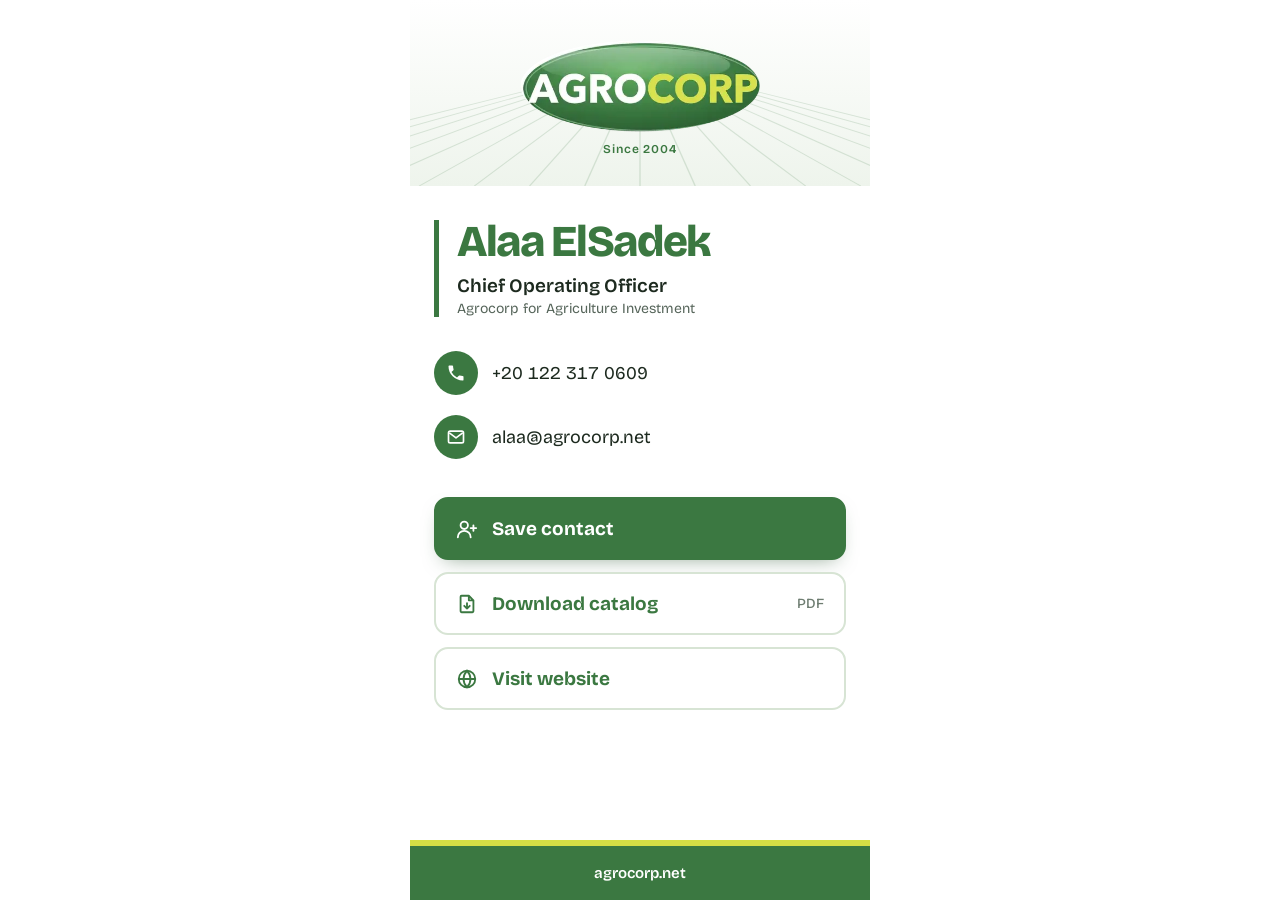
==== alaa/index.html @ 0f5de3d1 "chore: replace committed zip with extracted site files Co-Authored-By: Claude Opus 5.5 <noreply@anth" ====
<!doctype html>
<html lang="en"><head><meta charset="utf-8">
<meta name="viewport" content="width=device-width,initial-scale=1,viewport-fit=cover">
<meta name="theme-color" content="#3B7841">
<title>Alaa ElSadek | Agrocorp</title>
<meta name="description" content="Alaa ElSadek, Chief Operating Officer, Agrocorp for Agriculture Investment">
<meta property="og:title" content="Alaa ElSadek | Agrocorp"><meta property="og:description" content="Chief Operating Officer, Agrocorp for Agriculture Investment"><meta property="og:image" content="/logo.webp">
<link rel="icon" href="/logo.webp">
<link rel="preconnect" href="https://fonts.googleapis.com"><link rel="preconnect" href="https://fonts.gstatic.com" crossorigin>
<link href="https://fonts.googleapis.com/css2?family=Bricolage+Grotesque:opsz,wght@12..96,500;12..96,600;12..96,700;12..96,800&display=swap" rel="stylesheet">
<link rel="stylesheet" href="/card.css"></head>
<body><div class="wrap">
<header><svg class="field" viewBox="0 0 400 150" preserveAspectRatio="none" aria-hidden="true"><g stroke="#3B7841" stroke-width="1.2" fill="none"><path d="M146 0 L-232 150"/><path d="M152 0 L-184 150"/><path d="M158 0 L-136 150"/><path d="M164 0 L-88 150"/><path d="M170 0 L-40 150"/><path d="M176 0 L8 150"/><path d="M182 0 L56 150"/><path d="M188 0 L104 150"/><path d="M194 0 L152 150"/><path d="M200 0 L200 150"/><path d="M206 0 L248 150"/><path d="M212 0 L296 150"/><path d="M218 0 L344 150"/><path d="M224 0 L392 150"/><path d="M230 0 L440 150"/><path d="M236 0 L488 150"/><path d="M242 0 L536 150"/><path d="M248 0 L584 150"/><path d="M254 0 L632 150"/></g></svg><img class="logo" src="/logo.webp" alt="Agrocorp" width="440" height="169"><p class="tag">Since 2004</p></header>
<main>
<div class="who"><h1>Alaa ElSadek</h1><p class="role">Chief Operating Officer</p><p class="org">Agrocorp for Agriculture Investment</p></div>
<div class="rows">
<a class="row" href="tel:+201223170609"><span class="dot"><svg viewBox="0 0 24 24" width="22" height="22" aria-hidden="true"><path d="M6.6 10.8a15.1 15.1 0 0 0 6.6 6.6l2.2-2.2a1 1 0 0 1 1-.25 11.4 11.4 0 0 0 3.6.57 1 1 0 0 1 1 1V20a1 1 0 0 1-1 1A17 17 0 0 1 3 4a1 1 0 0 1 1-1h3.5a1 1 0 0 1 1 1c0 1.25.2 2.45.57 3.57a1 1 0 0 1-.25 1z" fill="currentColor"/></svg></span>+20 122 317 0609</a>
<a class="row" href="mailto:alaa@agrocorp.net"><span class="dot"><svg viewBox="0 0 24 24" width="22" height="22" aria-hidden="true"><rect x="3" y="5" width="18" height="14" rx="2" fill="none" stroke="currentColor" stroke-width="2"/><path d="m4 7 8 6 8-6" fill="none" stroke="currentColor" stroke-width="2" stroke-linejoin="round"/></svg></span>alaa@agrocorp.net</a>
</div>
<div class="acts">
<a class="btn primary" href="/alaa/contact.vcf" download="Alaa-ElSadek.vcf"><svg viewBox="0 0 24 24" width="22" height="22" aria-hidden="true"><circle cx="9" cy="8" r="4" fill="none" stroke="currentColor" stroke-width="2"/><path d="M2 21a7 7 0 0 1 14 0M19 8v6M16 11h6" fill="none" stroke="currentColor" stroke-width="2" stroke-linecap="round"/></svg>Save contact</a>
<a class="btn" href="/catalog.pdf" target="_blank" rel="noopener"><svg viewBox="0 0 24 24" width="22" height="22" aria-hidden="true"><path d="M14 3H6a1 1 0 0 0-1 1v16a1 1 0 0 0 1 1h12a1 1 0 0 0 1-1V8z M14 3v5h5" fill="none" stroke="currentColor" stroke-width="2" stroke-linejoin="round"/><path d="M12 11v6m-3-3 3 3 3-3" fill="none" stroke="currentColor" stroke-width="2" stroke-linecap="round" stroke-linejoin="round"/></svg>Download catalog<span class="meta">PDF</span></a>
<a class="btn" href="https://www.agrocorp.net" target="_blank" rel="noopener"><svg viewBox="0 0 24 24" width="22" height="22" aria-hidden="true"><circle cx="12" cy="12" r="9" fill="none" stroke="currentColor" stroke-width="2"/><path d="M3 12h18M12 3c2.5 2.6 3.8 5.6 3.8 9s-1.3 6.4-3.8 9c-2.5-2.6-3.8-5.6-3.8-9S9.5 5.6 12 3z" fill="none" stroke="currentColor" stroke-width="2"/></svg>Visit website</a>
</div>
</main>
<footer><a href="https://www.agrocorp.net">agrocorp.net</a></footer>
</div></body></html>
---- card.css ----
:root{--green:#3B7841;--deep:#24522B;--lime:#D5DE45;--ink:#1D2A1F;--mist:#EEF4EC;--line:#D7E4D4;--bg:#fff}
*{box-sizing:border-box;margin:0}
html,body{height:100%}
body{font-family:'Bricolage Grotesque',system-ui,-apple-system,Segoe UI,sans-serif;color:var(--ink);background:var(--bg);-webkit-font-smoothing:antialiased;padding-bottom:env(safe-area-inset-bottom,0px)}
.wrap{max-width:460px;margin:0 auto;min-height:100%;display:flex;flex-direction:column}
header{position:relative;padding:calc(40px + env(safe-area-inset-top,0px)) 24px 30px;text-align:center;background:linear-gradient(#fff 0%,var(--mist) 100%);overflow:hidden}
.field{position:absolute;left:0;bottom:0;width:100%;height:58%;opacity:.16}
.logo{position:relative;width:min(240px,64%);height:auto;display:block;margin:0 auto}
.tag{position:relative;margin-top:10px;font-size:12px;letter-spacing:.08em;color:var(--green);font-weight:600}
main{padding:34px 24px 28px;flex:1}
.who{border-left:5px solid var(--green);padding-left:18px}
h1{font-size:clamp(32px,9.4vw,44px);line-height:1;letter-spacing:-.03em;color:var(--green);font-weight:800}
.role{margin-top:10px;font-size:19px;font-weight:600}
.org{margin-top:3px;font-size:14px;color:#56655A}
.rows{margin:26px 0 30px;display:grid;gap:4px}
.row{display:flex;align-items:center;gap:14px;padding:8px 0;color:var(--ink);text-decoration:none;font-size:18px;font-variant-numeric:tabular-nums}
.dot{flex:none;width:44px;height:44px;border-radius:50%;background:var(--green);color:#fff;display:grid;place-items:center}
.dot svg{width:20px;height:20px}
.acts{display:grid;gap:12px}
.btn{display:flex;align-items:center;gap:14px;padding:18px 20px;border-radius:14px;text-decoration:none;font-size:19px;font-weight:700;border:2px solid var(--line);color:var(--green);background:#fff}
.btn.primary{background:var(--green);border-color:var(--green);color:#fff;box-shadow:0 8px 20px -10px rgba(36,82,43,.55)}
.btn .meta{margin-left:auto;font-size:14px;font-weight:500;color:#6E7D71}
.btn:active{transform:scale(.99)}
a:focus-visible{outline:3px solid var(--lime);outline-offset:3px}
footer{background:var(--green);border-top:6px solid var(--lime);color:#fff;text-align:center;padding:18px 20px calc(18px + env(safe-area-inset-bottom,0px));font-size:15px}
footer a{color:#fff;text-decoration:none;font-weight:600}
@media (prefers-reduced-motion:no-preference){.who{animation:in .5s ease-out both}@keyframes in{from{opacity:0;transform:translateX(-8px)}}}
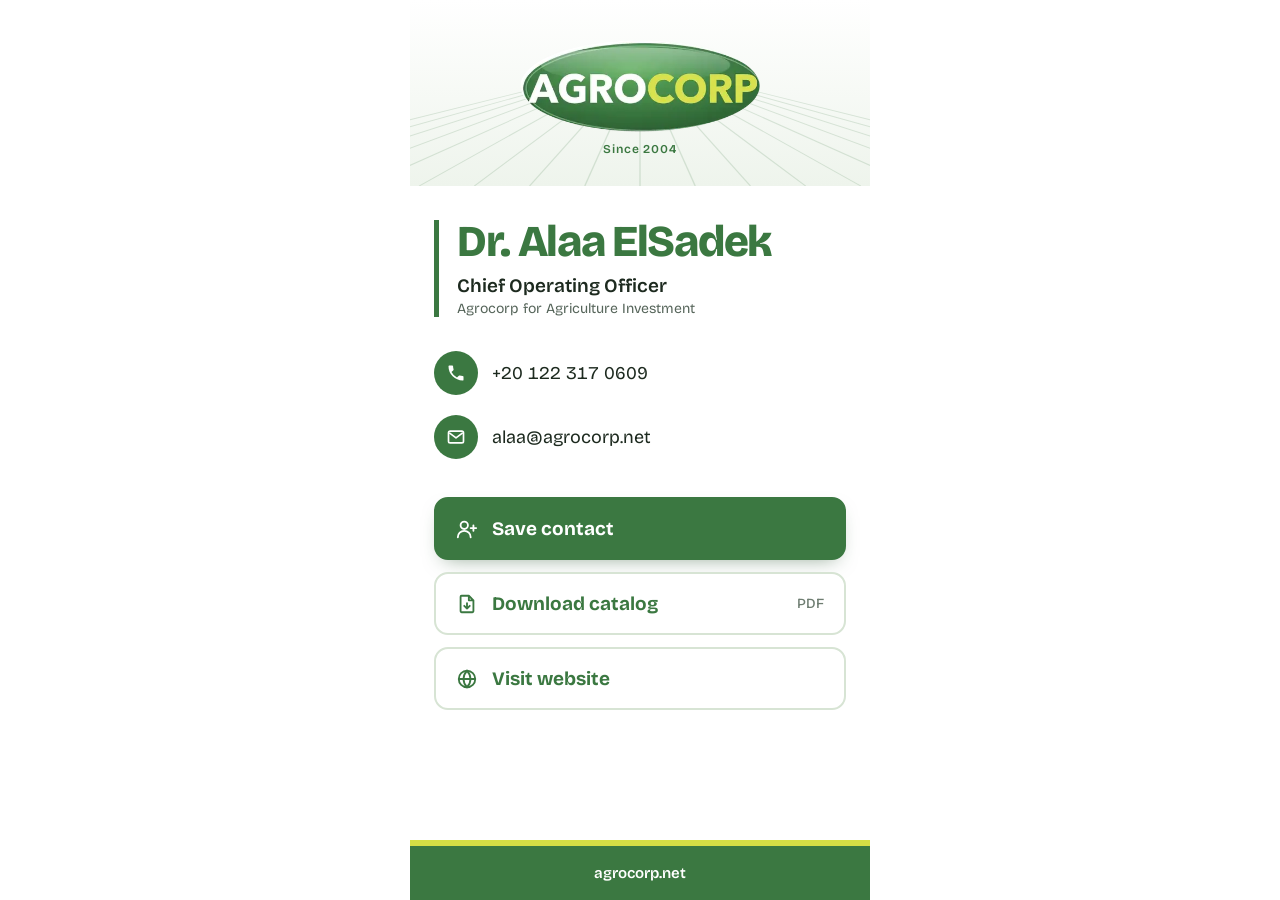
==== commit f86a04b8: "fix: add Dr. title to Alaa ElSadek card and vCard Co-Authored-By: Claude Opus 5.5 <noreply@anthropic" ====
--- a/alaa/index.html
+++ b/alaa/index.html
@@ -2,9 +2,9 @@
 <html lang="en"><head><meta charset="utf-8">
 <meta name="viewport" content="width=device-width,initial-scale=1,viewport-fit=cover">
 <meta name="theme-color" content="#3B7841">
-<title>Alaa ElSadek | Agrocorp</title>
-<meta name="description" content="Alaa ElSadek, Chief Operating Officer, Agrocorp for Agriculture Investment">
-<meta property="og:title" content="Alaa ElSadek | Agrocorp"><meta property="og:description" content="Chief Operating Officer, Agrocorp for Agriculture Investment"><meta property="og:image" content="/logo.webp">
+<title>Dr. Alaa ElSadek | Agrocorp</title>
+<meta name="description" content="Dr. Alaa ElSadek, Chief Operating Officer, Agrocorp for Agriculture Investment">
+<meta property="og:title" content="Dr. Alaa ElSadek | Agrocorp"><meta property="og:description" content="Chief Operating Officer, Agrocorp for Agriculture Investment"><meta property="og:image" content="/logo.webp">
 <link rel="icon" href="/logo.webp">
 <link rel="preconnect" href="https://fonts.googleapis.com"><link rel="preconnect" href="https://fonts.gstatic.com" crossorigin>
 <link href="https://fonts.googleapis.com/css2?family=Bricolage+Grotesque:opsz,wght@12..96,500;12..96,600;12..96,700;12..96,800&display=swap" rel="stylesheet">
@@ -12,13 +12,13 @@
 <body><div class="wrap">
 <header><svg class="field" viewBox="0 0 400 150" preserveAspectRatio="none" aria-hidden="true"><g stroke="#3B7841" stroke-width="1.2" fill="none"><path d="M146 0 L-232 150"/><path d="M152 0 L-184 150"/><path d="M158 0 L-136 150"/><path d="M164 0 L-88 150"/><path d="M170 0 L-40 150"/><path d="M176 0 L8 150"/><path d="M182 0 L56 150"/><path d="M188 0 L104 150"/><path d="M194 0 L152 150"/><path d="M200 0 L200 150"/><path d="M206 0 L248 150"/><path d="M212 0 L296 150"/><path d="M218 0 L344 150"/><path d="M224 0 L392 150"/><path d="M230 0 L440 150"/><path d="M236 0 L488 150"/><path d="M242 0 L536 150"/><path d="M248 0 L584 150"/><path d="M254 0 L632 150"/></g></svg><img class="logo" src="/logo.webp" alt="Agrocorp" width="440" height="169"><p class="tag">Since 2004</p></header>
 <main>
-<div class="who"><h1>Alaa ElSadek</h1><p class="role">Chief Operating Officer</p><p class="org">Agrocorp for Agriculture Investment</p></div>
+<div class="who"><h1>Dr. Alaa ElSadek</h1><p class="role">Chief Operating Officer</p><p class="org">Agrocorp for Agriculture Investment</p></div>
 <div class="rows">
 <a class="row" href="tel:+201223170609"><span class="dot"><svg viewBox="0 0 24 24" width="22" height="22" aria-hidden="true"><path d="M6.6 10.8a15.1 15.1 0 0 0 6.6 6.6l2.2-2.2a1 1 0 0 1 1-.25 11.4 11.4 0 0 0 3.6.57 1 1 0 0 1 1 1V20a1 1 0 0 1-1 1A17 17 0 0 1 3 4a1 1 0 0 1 1-1h3.5a1 1 0 0 1 1 1c0 1.25.2 2.45.57 3.57a1 1 0 0 1-.25 1z" fill="currentColor"/></svg></span>+20 122 317 0609</a>
 <a class="row" href="mailto:alaa@agrocorp.net"><span class="dot"><svg viewBox="0 0 24 24" width="22" height="22" aria-hidden="true"><rect x="3" y="5" width="18" height="14" rx="2" fill="none" stroke="currentColor" stroke-width="2"/><path d="m4 7 8 6 8-6" fill="none" stroke="currentColor" stroke-width="2" stroke-linejoin="round"/></svg></span>alaa@agrocorp.net</a>
 </div>
 <div class="acts">
-<a class="btn primary" href="/alaa/contact.vcf" download="Alaa-ElSadek.vcf"><svg viewBox="0 0 24 24" width="22" height="22" aria-hidden="true"><circle cx="9" cy="8" r="4" fill="none" stroke="currentColor" stroke-width="2"/><path d="M2 21a7 7 0 0 1 14 0M19 8v6M16 11h6" fill="none" stroke="currentColor" stroke-width="2" stroke-linecap="round"/></svg>Save contact</a>
+<a class="btn primary" href="/alaa/contact.vcf" download="Dr-Alaa-ElSadek.vcf"><svg viewBox="0 0 24 24" width="22" height="22" aria-hidden="true"><circle cx="9" cy="8" r="4" fill="none" stroke="currentColor" stroke-width="2"/><path d="M2 21a7 7 0 0 1 14 0M19 8v6M16 11h6" fill="none" stroke="currentColor" stroke-width="2" stroke-linecap="round"/></svg>Save contact</a>
 <a class="btn" href="/catalog.pdf" target="_blank" rel="noopener"><svg viewBox="0 0 24 24" width="22" height="22" aria-hidden="true"><path d="M14 3H6a1 1 0 0 0-1 1v16a1 1 0 0 0 1 1h12a1 1 0 0 0 1-1V8z M14 3v5h5" fill="none" stroke="currentColor" stroke-width="2" stroke-linejoin="round"/><path d="M12 11v6m-3-3 3 3 3-3" fill="none" stroke="currentColor" stroke-width="2" stroke-linecap="round" stroke-linejoin="round"/></svg>Download catalog<span class="meta">PDF</span></a>
 <a class="btn" href="https://www.agrocorp.net" target="_blank" rel="noopener"><svg viewBox="0 0 24 24" width="22" height="22" aria-hidden="true"><circle cx="12" cy="12" r="9" fill="none" stroke="currentColor" stroke-width="2"/><path d="M3 12h18M12 3c2.5 2.6 3.8 5.6 3.8 9s-1.3 6.4-3.8 9c-2.5-2.6-3.8-5.6-3.8-9S9.5 5.6 12 3z" fill="none" stroke="currentColor" stroke-width="2"/></svg>Visit website</a>
 </div>
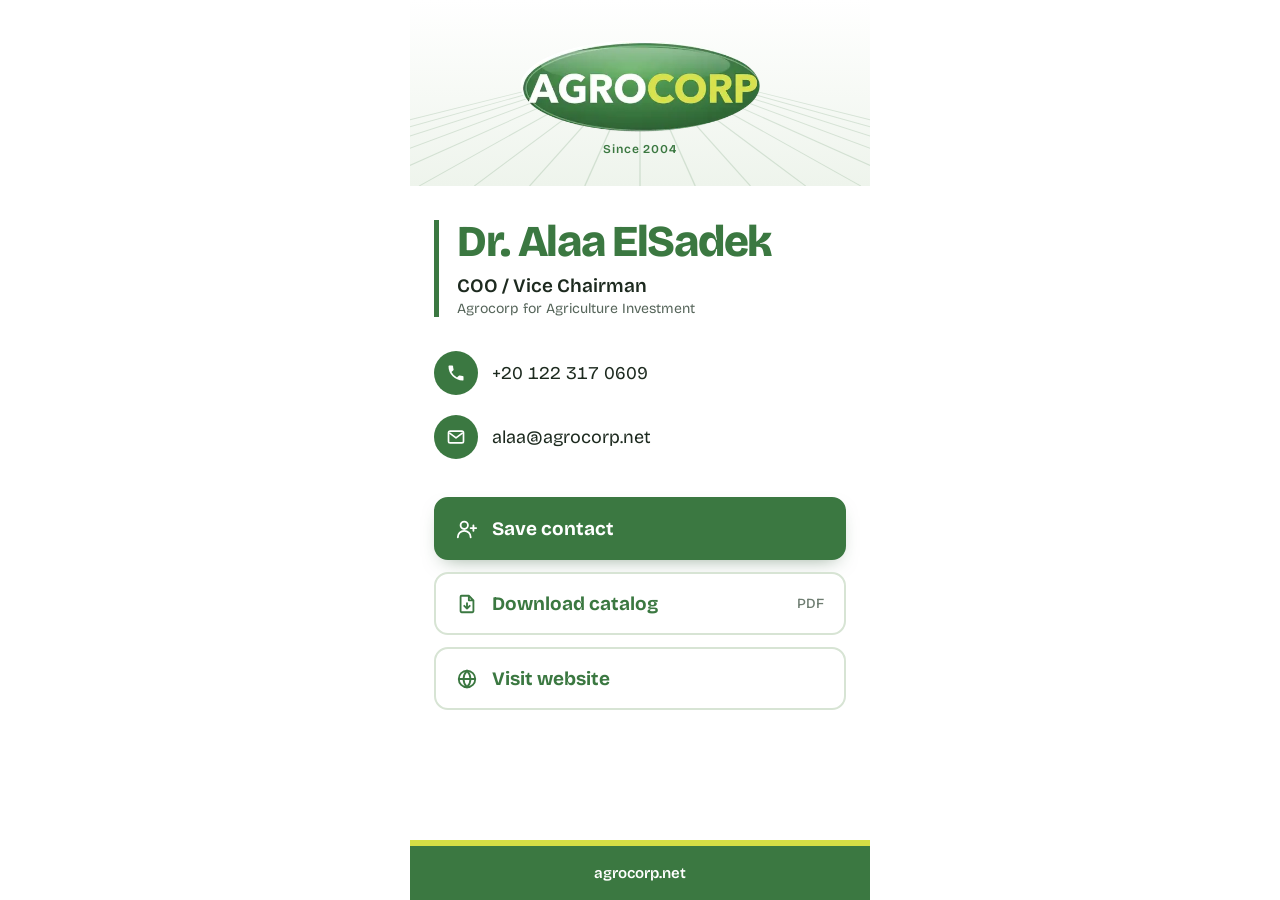
==== commit b4d87cf1: "fix: update Dr. Alaa ElSadek title to COO / Vice Chairman Co-Authored-By: Claude Opus 5.5 <noreply@a" ====
--- a/alaa/index.html
+++ b/alaa/index.html
@@ -3,8 +3,8 @@
 <meta name="viewport" content="width=device-width,initial-scale=1,viewport-fit=cover">
 <meta name="theme-color" content="#3B7841">
 <title>Dr. Alaa ElSadek | Agrocorp</title>
-<meta name="description" content="Dr. Alaa ElSadek, Chief Operating Officer, Agrocorp for Agriculture Investment">
-<meta property="og:title" content="Dr. Alaa ElSadek | Agrocorp"><meta property="og:description" content="Chief Operating Officer, Agrocorp for Agriculture Investment"><meta property="og:image" content="/logo.webp">
+<meta name="description" content="Dr. Alaa ElSadek, COO / Vice Chairman, Agrocorp for Agriculture Investment">
+<meta property="og:title" content="Dr. Alaa ElSadek | Agrocorp"><meta property="og:description" content="COO / Vice Chairman, Agrocorp for Agriculture Investment"><meta property="og:image" content="/logo.webp">
 <link rel="icon" href="/logo.webp">
 <link rel="preconnect" href="https://fonts.googleapis.com"><link rel="preconnect" href="https://fonts.gstatic.com" crossorigin>
 <link href="https://fonts.googleapis.com/css2?family=Bricolage+Grotesque:opsz,wght@12..96,500;12..96,600;12..96,700;12..96,800&display=swap" rel="stylesheet">
@@ -12,7 +12,7 @@
 <body><div class="wrap">
 <header><svg class="field" viewBox="0 0 400 150" preserveAspectRatio="none" aria-hidden="true"><g stroke="#3B7841" stroke-width="1.2" fill="none"><path d="M146 0 L-232 150"/><path d="M152 0 L-184 150"/><path d="M158 0 L-136 150"/><path d="M164 0 L-88 150"/><path d="M170 0 L-40 150"/><path d="M176 0 L8 150"/><path d="M182 0 L56 150"/><path d="M188 0 L104 150"/><path d="M194 0 L152 150"/><path d="M200 0 L200 150"/><path d="M206 0 L248 150"/><path d="M212 0 L296 150"/><path d="M218 0 L344 150"/><path d="M224 0 L392 150"/><path d="M230 0 L440 150"/><path d="M236 0 L488 150"/><path d="M242 0 L536 150"/><path d="M248 0 L584 150"/><path d="M254 0 L632 150"/></g></svg><img class="logo" src="/logo.webp" alt="Agrocorp" width="440" height="169"><p class="tag">Since 2004</p></header>
 <main>
-<div class="who"><h1>Dr. Alaa ElSadek</h1><p class="role">Chief Operating Officer</p><p class="org">Agrocorp for Agriculture Investment</p></div>
+<div class="who"><h1>Dr. Alaa ElSadek</h1><p class="role">COO / Vice Chairman</p><p class="org">Agrocorp for Agriculture Investment</p></div>
 <div class="rows">
 <a class="row" href="tel:+201223170609"><span class="dot"><svg viewBox="0 0 24 24" width="22" height="22" aria-hidden="true"><path d="M6.6 10.8a15.1 15.1 0 0 0 6.6 6.6l2.2-2.2a1 1 0 0 1 1-.25 11.4 11.4 0 0 0 3.6.57 1 1 0 0 1 1 1V20a1 1 0 0 1-1 1A17 17 0 0 1 3 4a1 1 0 0 1 1-1h3.5a1 1 0 0 1 1 1c0 1.25.2 2.45.57 3.57a1 1 0 0 1-.25 1z" fill="currentColor"/></svg></span>+20 122 317 0609</a>
 <a class="row" href="mailto:alaa@agrocorp.net"><span class="dot"><svg viewBox="0 0 24 24" width="22" height="22" aria-hidden="true"><rect x="3" y="5" width="18" height="14" rx="2" fill="none" stroke="currentColor" stroke-width="2"/><path d="m4 7 8 6 8-6" fill="none" stroke="currentColor" stroke-width="2" stroke-linejoin="round"/></svg></span>alaa@agrocorp.net</a>
